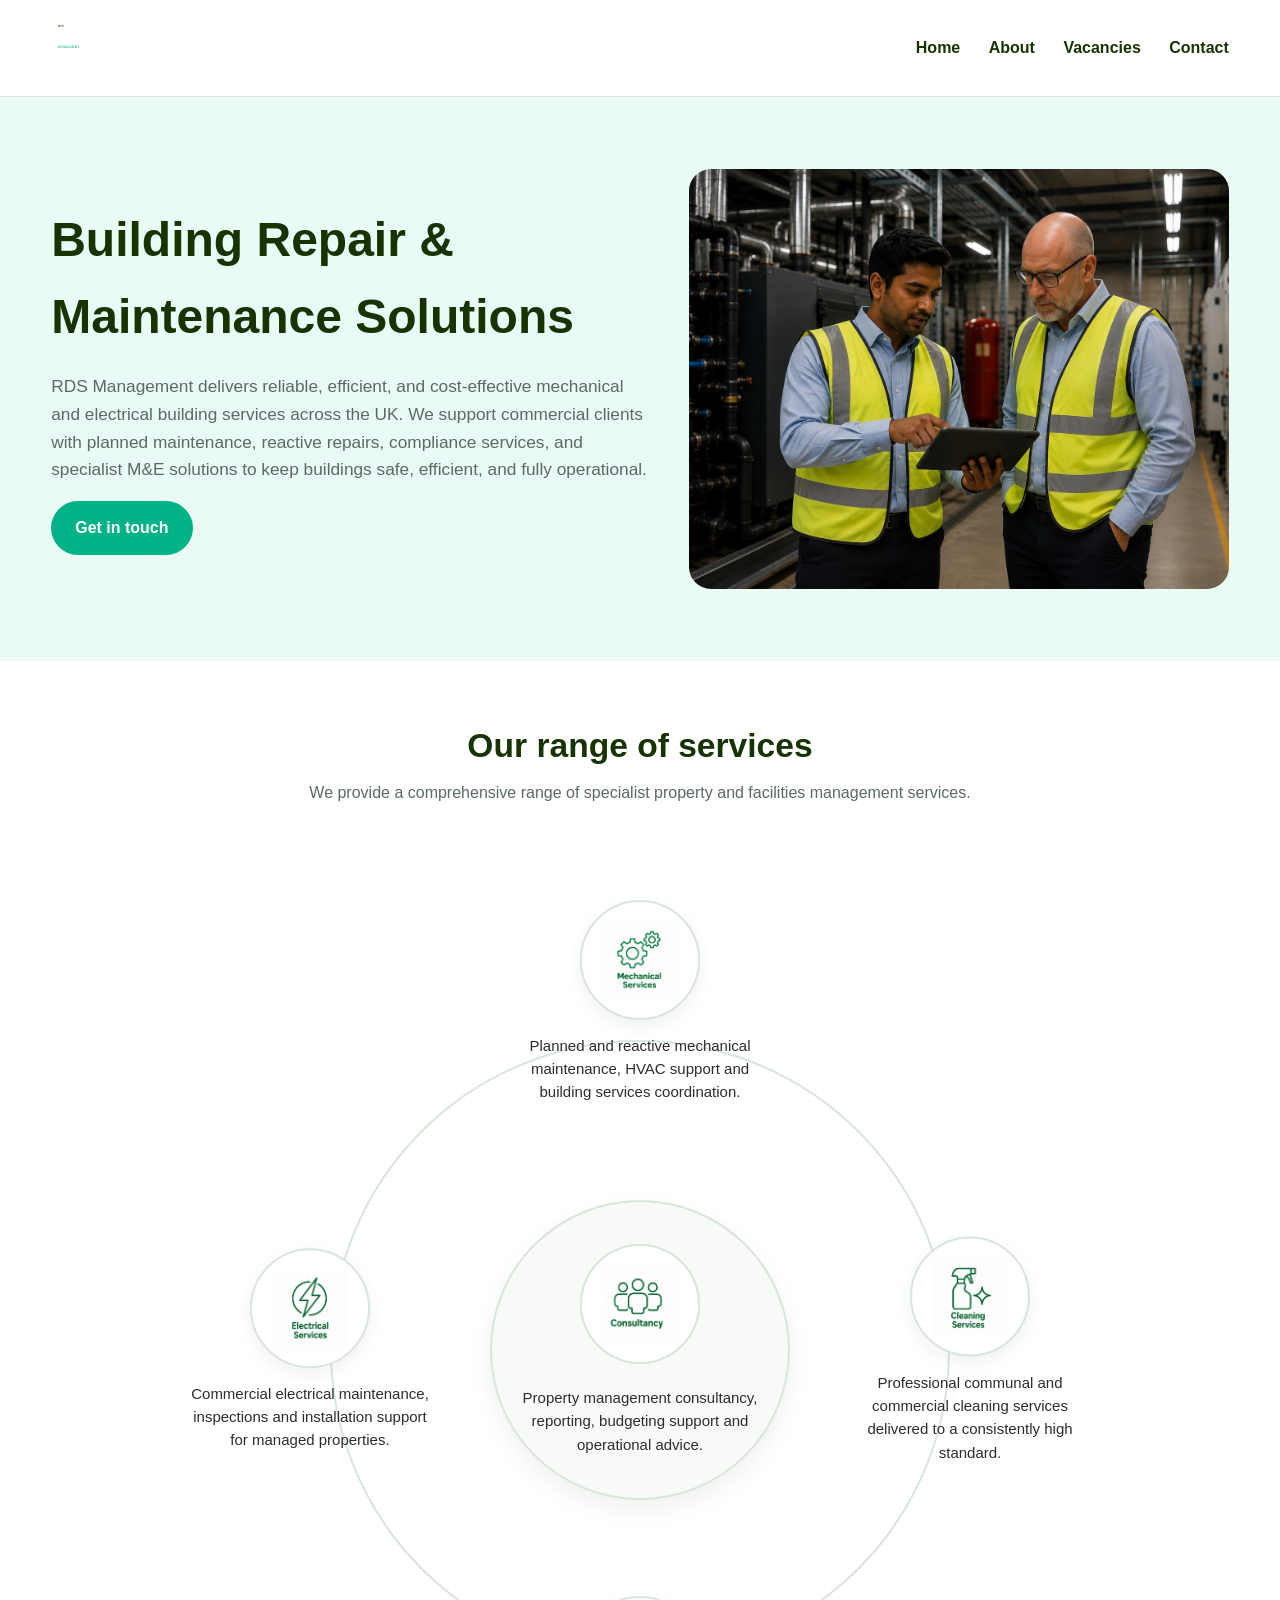
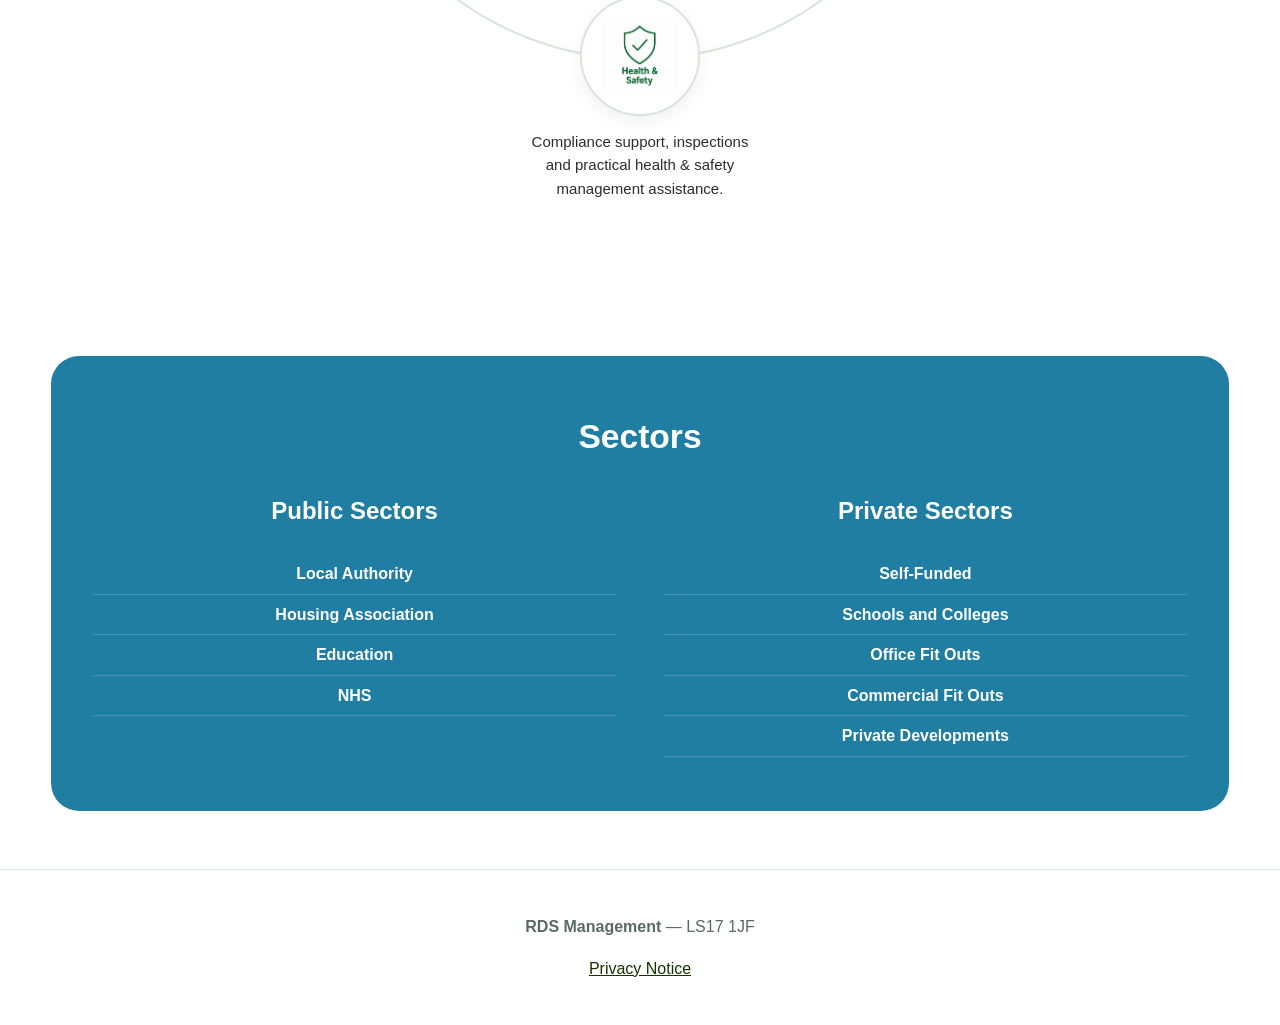
==== index.html @ 34078d08 "Add files via upload" ====
<!DOCTYPE html>
<html lang="en"><head>
<meta charset="utf-8"/><meta content="width=device-width,initial-scale=1" name="viewport"/>
<title>RDS Management</title><link href="css/style.css" rel="stylesheet"/></head><body>
<header><div class="container nav">
<a href="index.html"><img alt="RDS Management" src="images/logo.png"/></a>
<nav>
<a href="index.html">Home</a>
<a href="about.html">About</a>
<a href="vacancies.html">Vacancies</a>
<a href="contact.html">Contact</a>
</nav></div></header>
<section class="hero"><div class="container hero-grid">
<div><h1>Building Repair &amp; Maintenance Solutions</h1>
<p>RDS Management delivers reliable, efficient, and cost-effective mechanical and electrical building services across the UK. We support commercial clients with planned maintenance, reactive repairs, compliance services, and specialist M&amp;E solutions to keep buildings safe, efficient, and fully operational.</p>
<a class="btn" href="contact.html">Get in touch</a></div>
<div><img alt="Property management" src="images/hero-home.jpg"/></div>
</div></section>
<section><div class="container">
<div class="section-title"><h2>Our range of services</h2><p>We provide a comprehensive range of specialist property and facilities management services.</p></div>

<div class="services-showcase">
<style>
.services-circle-section{
  max-width:1100px;
  margin:40px auto 20px;
  padding:20px 10px;
  font-family:Arial, sans-serif;
}
.circle-layout{
  position:relative;
  width:900px;
  height:900px;
  margin:0 auto;
}
.outer-ring{
  position:absolute;
  width:620px;
  height:620px;
  left:50%;
  top:50%;
  transform:translate(-50%,-50%);
  border:2px solid #d9e6da;
  border-radius:50%;
}
.service{
  position:absolute;
  width:240px;
  text-align:center;
  color:#173f22;
}
.service .icon{
  width:120px;
  height:120px;
  margin:0 auto 14px;
  border:2px solid #d9e6da;
  border-radius:50%;
  background:#fff;
  display:flex;
  align-items:center;
  justify-content:center;
  box-shadow:0 6px 18px rgba(0,0,0,.06);
}
.service .icon img{
  width:76px;
  height:76px;
  object-fit:contain;
  display:block;
}
.service h3{
  margin:0 0 10px;
  color:#0f6b2d;
  font-size:18px;
  line-height:1.2;
}
.service p{
  margin:0;
  font-size:15px;
  line-height:1.55;
  color:#2d2d2d;
}

/* FIXED POSITIONS - THESE WILL NOT CHANGE */
.mechanical{
  left:50%;
  top:0;
  transform:translateX(-50%);
}
.electrical{
  left:0;
  top:50%;
  transform:translateY(-50%);
}
.cleaning{
  right:0;
  top:50%;
  transform:translateY(-50%);
}
.safety{
  left:50%;
  bottom:0;
  transform:translateX(-50%);
}

.center-consultancy{
  position:absolute;
  left:50%;
  top:50%;
  transform:translate(-50%,-50%);
  width:300px;
  height:300px;
  border-radius:50%;
  border:2px solid #d9e6da;
  background:#f7faf7;
  display:flex;
  flex-direction:column;
  align-items:center;
  justify-content:center;
  text-align:center;
  padding:26px;
  box-shadow:0 10px 24px rgba(0,0,0,.06);
}
.center-consultancy .icon{
  width:120px;
  height:120px;
  margin:0 auto 12px;
  border:2px solid #d9e6da;
  border-radius:50%;
  background:#fff;
  display:flex;
  align-items:center;
  justify-content:center;
}
.center-consultancy .icon img{
  width:76px;
  height:76px;
  object-fit:contain;
}
.center-consultancy h3{
  margin:0 0 10px;
  color:#0f6b2d;
  font-size:20px;
}
.center-consultancy p{
  margin:0;
  font-size:15px;
  line-height:1.55;
  color:#2d2d2d;
}

@media (max-width:980px){
  .circle-layout{
    width:100%;
    height:auto;
    display:grid;
    grid-template-columns:1fr;
    gap:28px;
  }
  .outer-ring{display:none}
  .service,
  .center-consultancy{
    position:static;
    transform:none;
    width:100%;
    max-width:340px;
    margin:0 auto;
  }
  .center-consultancy{
    height:auto;
    border-radius:28px;
  }
}
</style>
<div class="services-circle-section">
<div class="circle-layout">
<div class="outer-ring"></div>
<div class="service mechanical">
<div class="icon">
<img alt="Mechanical Services" src="images/mechanical.jpg"/>
</div>
<h3></h3>
<p>Planned and reactive mechanical maintenance, HVAC support and building services coordination.</p>
</div>
<div class="service electrical">
<div class="icon">
<img alt="Electrical Services" src="images/electrical.jpg"/>
</div>
<h3></h3>
<p>Commercial electrical maintenance, inspections and installation support for managed properties.</p>
</div>
<div class="service cleaning">
<div class="icon">
<img alt="Cleaning Services" src="images/cleaning.jpg"/>
</div>
<h3></h3>
<p>Professional communal and commercial cleaning services delivered to a consistently high standard.</p>
</div>
<div class="service safety">
<div class="icon">
<img alt="Health &amp; Safety" src="images/safety.jpg"/>
</div>
<h3></h3>
<p>Compliance support, inspections and practical health &amp; safety management assistance.</p>
</div>
<div class="center-consultancy">
<div class="icon">
<img alt="Consultancy" src="images/consultancy.jpg"/>
</div>
<h3></h3>
<p>Property management consultancy, reporting, budgeting support and operational advice.</p>
</div>
</div>
</div>
</div>
</div></section>
<section><div class="container">
<div class="sectors-banner">
<h2>Sectors</h2>
<div class="sectors-lists">
<div><h3>Public Sectors</h3><ul>
<li>Local Authority</li>
<li>Housing Association</li>
<li>Education</li>
<li>NHS</li>
</ul></div>
<div><h3>Private Sectors</h3><ul>
<li>Self-Funded</li>
<li>Schools and Colleges</li>
<li>Office Fit Outs</li>
<li>Commercial Fit Outs</li>
<li>Private Developments</li>
</ul></div>
</div></div></div></section>
<footer><div class="container">
<p><strong>RDS Management</strong> — LS17 1JF</p>
<p><a href="privacy.html">Privacy Notice</a></p>
</div></footer>
</body></html>
---- css/style.css ----
:root{
  --bg:#ffffff;
  --text:#163300;
  --muted:#5B6B61;
  --accent:#00B386;
  --soft:#EAFBF5;
  --border:#D9E2DC;
}
*{box-sizing:border-box}
body{margin:0;font-family:Arial,sans-serif;color:var(--text);background:#fff;line-height:1.6}
.container{width:min(1180px,92%);margin:auto}
header{border-bottom:1px solid var(--border);background:#fff;position:sticky;top:0;z-index:20}
.nav{display:flex;justify-content:space-between;align-items:center;padding:16px 0}
.nav img{height:56px}
nav a{margin-left:24px;color:var(--text);text-decoration:none;font-weight:600}
.hero{padding:72px 0;background:var(--soft)}
.hero-grid{display:grid;grid-template-columns:1.05fr .95fr;gap:42px;align-items:center}
.hero h1{font-size:3rem;margin:0 0 16px}
.hero p{font-size:1.08rem;color:var(--muted)}
.btn{display:inline-block;background:var(--accent);color:#fff;padding:14px 24px;border-radius:999px;text-decoration:none;font-weight:700}
.hero img,.page-hero img,.service-card img,.sector-bg{
  width:100%;
  display:block;
  object-fit:cover;
  border-radius:22px;
}
.hero img,.page-hero img{height:420px}
section{padding:58px 0}
.section-title{text-align:center;margin-bottom:34px}
.section-title h2{margin:0;font-size:2.1rem}
.section-title p{color:var(--muted);margin-top:8px}

.services-showcase{
  display:grid;
  grid-template-columns:1fr 1fr;
  gap:28px;
  align-items:start;
}
.services-list{
  display:grid;
  grid-template-columns:1fr 1fr;
  gap:18px;
}
.service-card{
  border:1px solid var(--border);
  border-radius:24px;
  overflow:hidden;
  background:#fff;
}
.service-card img{
  height:210px;
}
.service-card .body{
  padding:18px;
}
.service-card h3{
  margin:0 0 8px;
  font-size:1.08rem;
}
.service-card p{
  margin:0;
  color:var(--muted);
  font-size:.95rem;
}
.services-feature img{
  height:100%;
  min-height:560px;
}

.sectors-banner{
  position:relative;
  border-radius:28px;
  overflow:hidden;
  background:linear-gradient(rgba(0,108,148,.88),rgba(0,108,148,.88)), url('images/about-office.jpg') center/cover no-repeat;
  color:#fff;
  padding:54px 42px;
}
.sectors-banner h2{
  text-align:center;
  color:#fff;
  margin-top:0;
  margin-bottom:28px;
  font-size:2.1rem;
}
.sectors-lists{
  display:grid;
  grid-template-columns:1fr 1fr;
  gap:48px;
}
.sectors-lists h3{
  margin-top:0;
  color:#fff;
  font-size:1.5rem;
  text-align:center;
}
.sectors-lists ul{
  list-style:none;
  padding:0;
  margin:0;
}
.sectors-lists li{
  padding:7px 0;
  text-align:center;
  font-weight:600;
  border-bottom:1px solid rgba(255,255,255,.18);
}

.page-hero{padding:56px 0;background:var(--soft)}
.text-section{
  max-width:920px;
  margin:0 auto 34px;
}
.map-wrap{border-radius:24px;overflow:hidden;border:1px solid var(--border);margin-top:24px}
footer{border-top:1px solid var(--border);padding:28px 0;text-align:center;color:var(--muted)}
footer a{color:var(--text)}

@media(max-width:980px){
  .hero-grid,.services-showcase,.sectors-lists{
    grid-template-columns:1fr;
  }
  .services-list{
    grid-template-columns:1fr;
  }
  .services-feature img{
    min-height:320px;
  }
  .hero h1{
    font-size:2.3rem;
  }
}


/* ===== FINAL INDEX LAYOUT FIX ===== */
.services-showcase{
  display:flex !important;
  align-items:flex-start !important;
  gap:32px !important;
}

.services-list{
  flex:1 1 58% !important;
  display:grid !important;
  grid-template-columns:1fr 1fr !important;
  gap:20px !important;
}

.services-feature{
  flex:1 1 42% !important;
}

.services-feature img{
  width:100% !important;
  height:100% !important;
  min-height:640px !important;
  object-fit:cover !important;
  border-radius:24px !important;
}

.service-card{
  display:block !important;
  background:#fff !important;
  border:1px solid var(--border) !important;
  border-radius:22px !important;
  overflow:hidden !important;
}

.service-card img{
  width:100% !important;
  height:190px !important;
  object-fit:contain !important;
  display:block !important;
  background:#fff !important;
  padding:12px !important;
}

.service-card .body{
  display:block !important;
  padding:18px !important;
}

.service-card h3{
  display:block !important;
  margin:0 0 8px !important;
  color:var(--text) !important;
  font-size:1.05rem !important;
}

.service-card p{
  display:block !important;
  margin:0 !important;
  color:var(--muted) !important;
  font-size:.95rem !important;
  line-height:1.5 !important;
}

@media(max-width:980px){
  .services-showcase{
    flex-direction:column !important;
  }
  .services-list{
    grid-template-columns:1fr !important;
    width:100% !important;
  }
  .services-feature{
    width:100% !important;
  }
  .services-feature img{
    min-height:320px !important;
  }
}
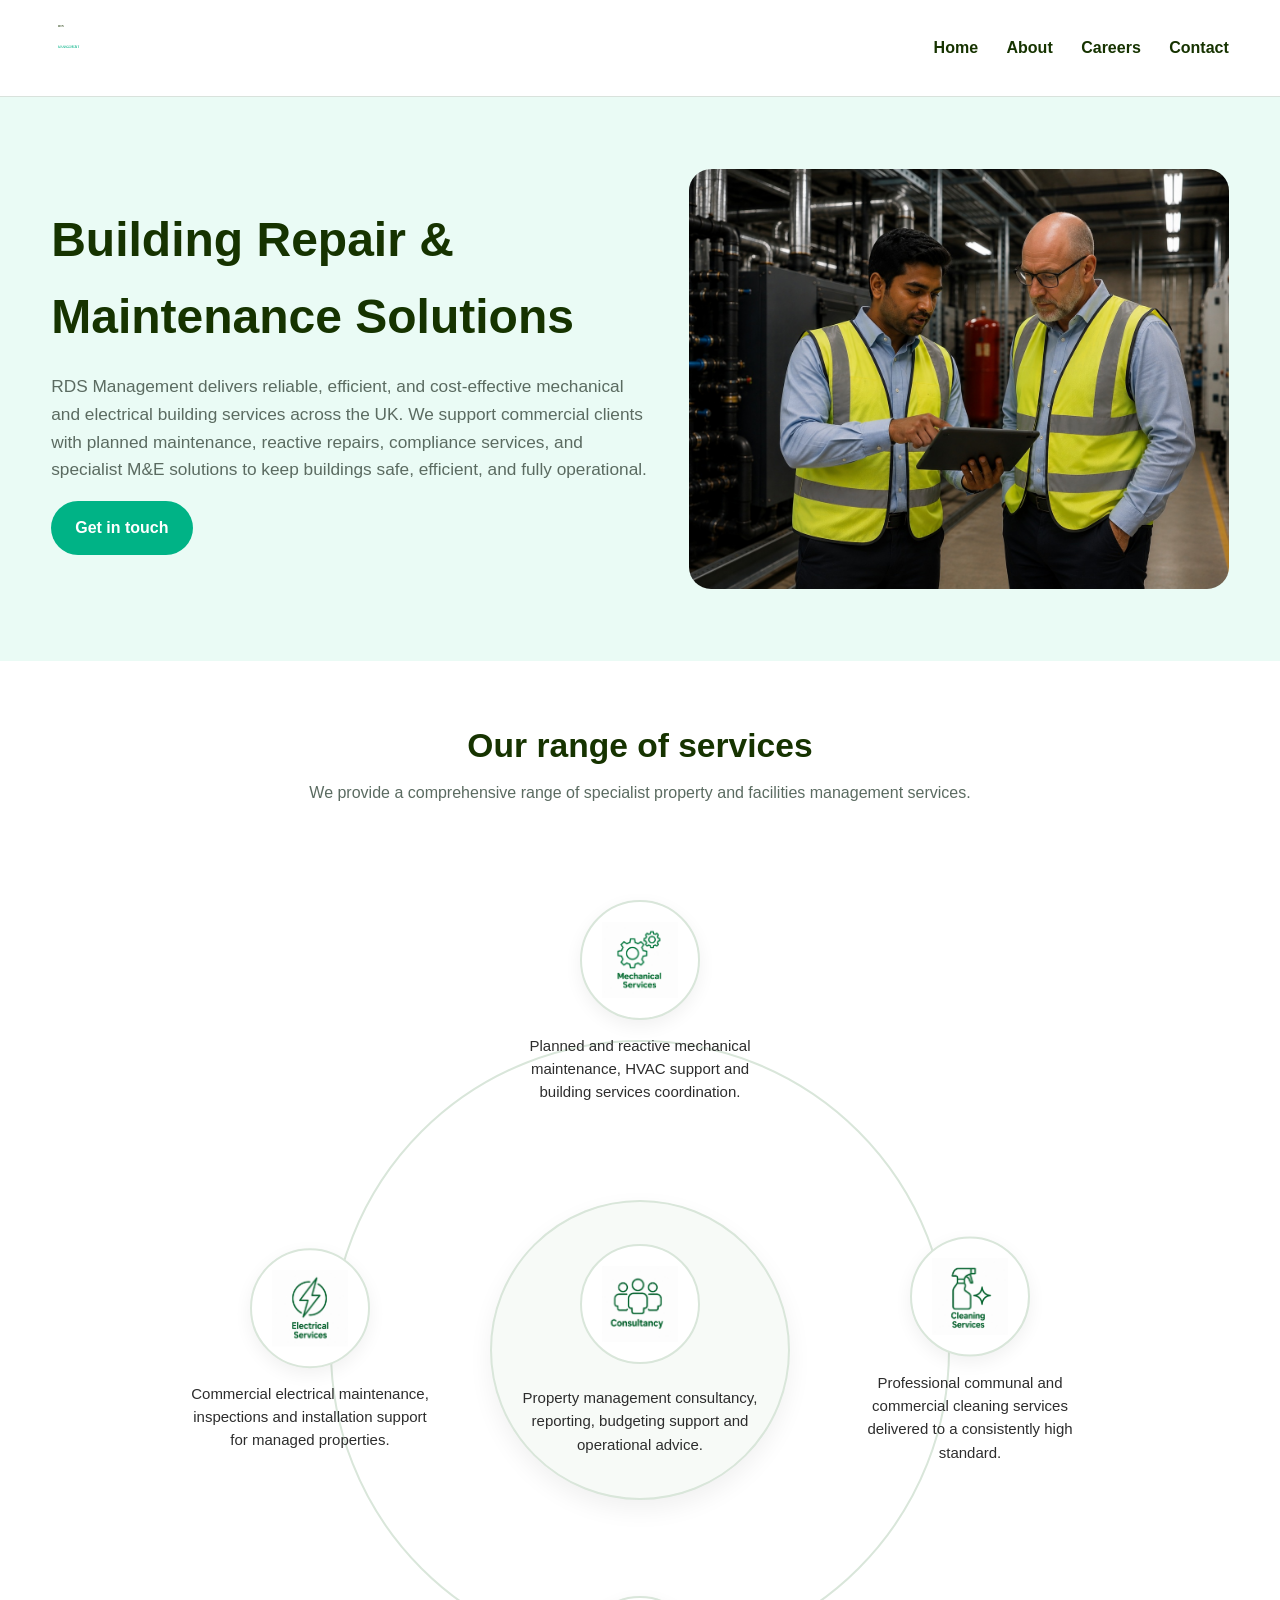
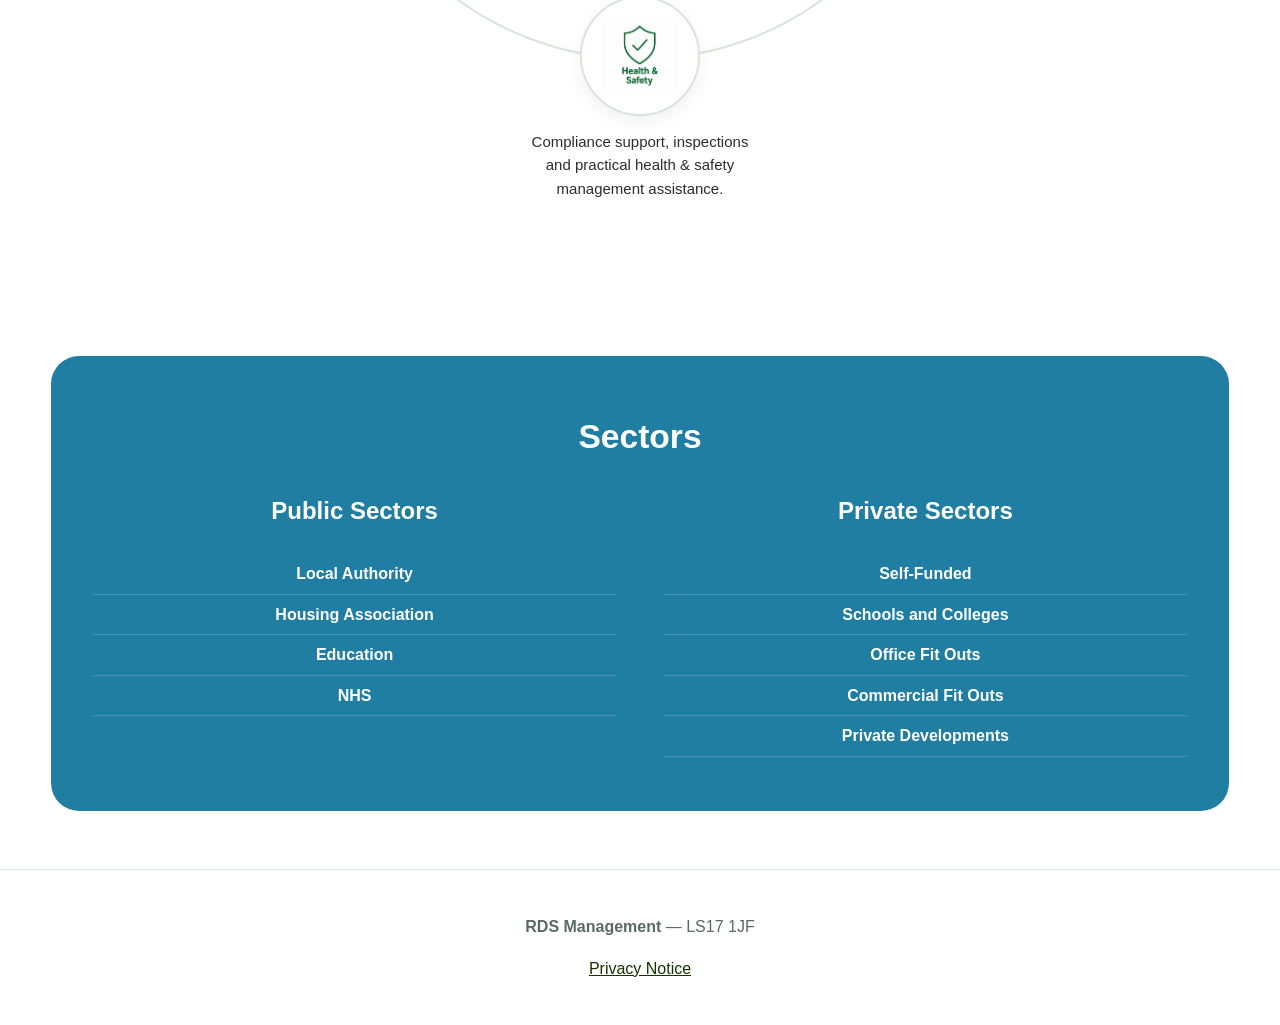
==== commit 9e9ec04f: "Update index.html" ====
--- a/index.html
+++ b/index.html
@@ -7,7 +7,7 @@
 <nav>
 <a href="index.html">Home</a>
 <a href="about.html">About</a>
-<a href="vacancies.html">Vacancies</a>
+<a href="vacancies.html">Careers</a>
 <a href="contact.html">Contact</a>
 </nav></div></header>
 <section class="hero"><div class="container hero-grid">
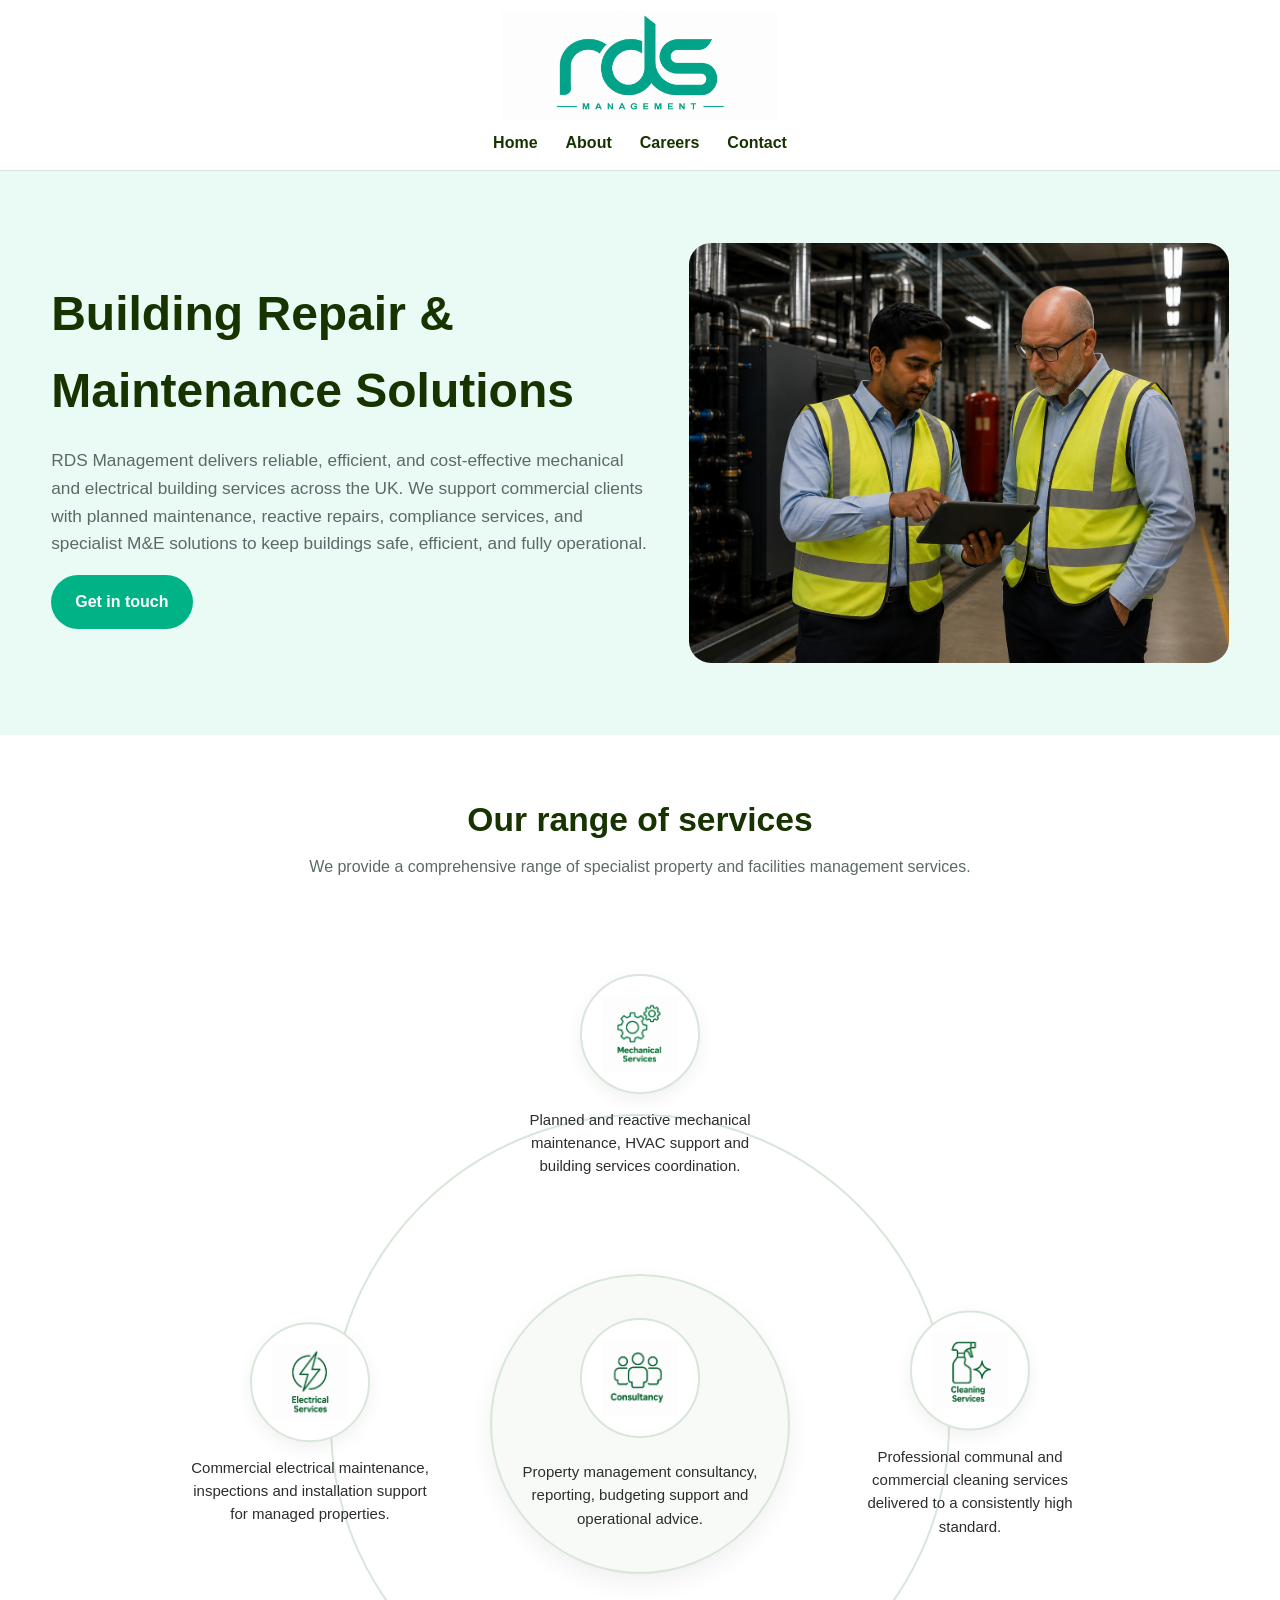
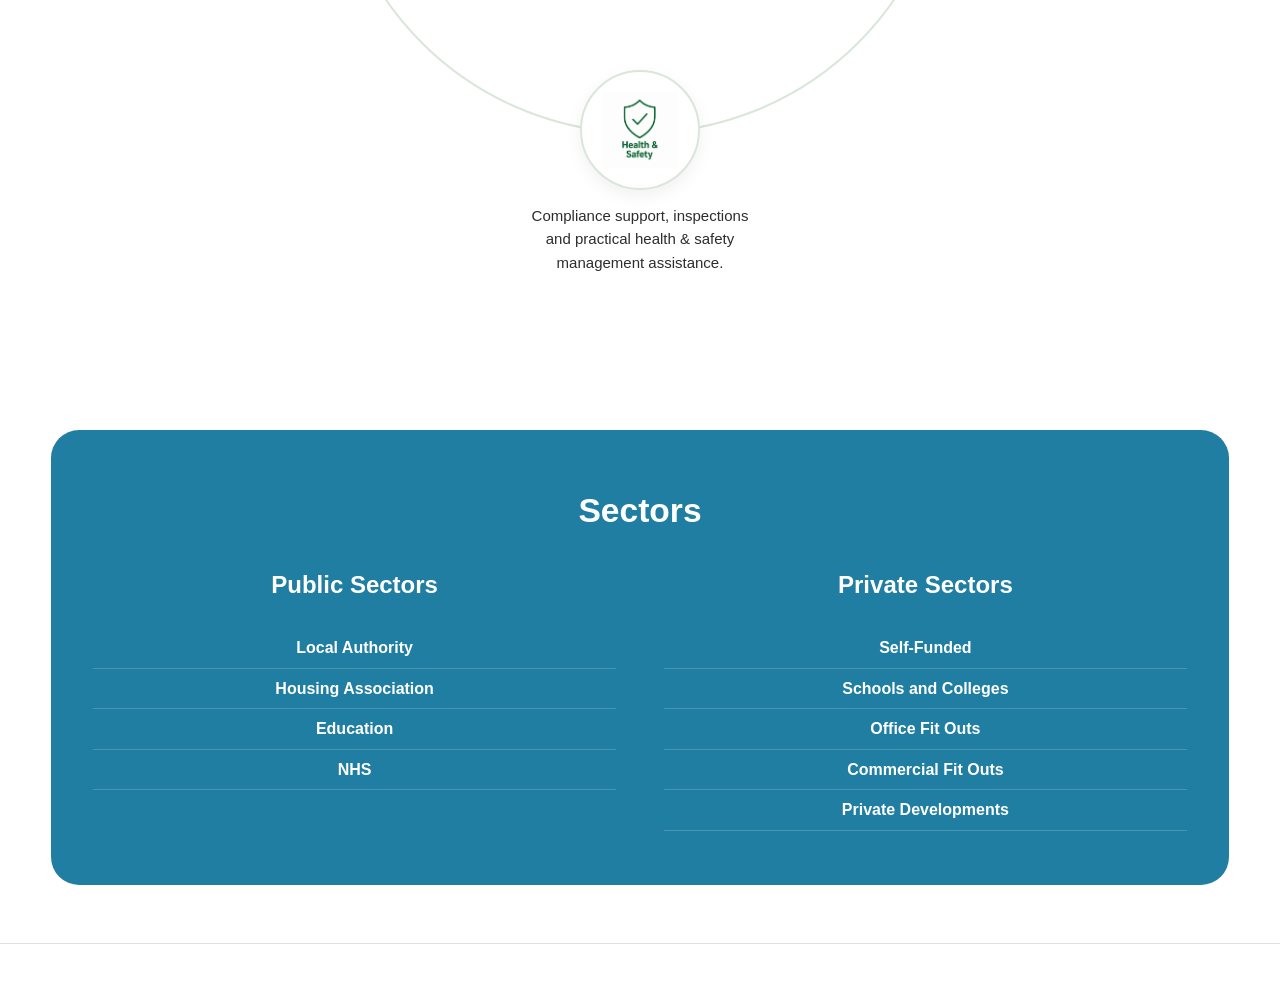
==== commit 865db2d8: "Update index.html" ====
--- a/index.html
+++ b/index.html
@@ -7,7 +7,7 @@
 <nav>
 <a href="index.html">Home</a>
 <a href="about.html">About</a>
-<a href="vacancies.html">Careers</a>
+<a href="careers.html">Careers</a>
 <a href="contact.html">Contact</a>
 </nav></div></header>
 <section class="hero"><div class="container hero-grid">
@@ -232,7 +232,7 @@
 </ul></div>
 </div></div></div></section>
 <footer><div class="container">
-<p><strong>RDS Management</strong> — LS17 1JF</p>
-<p><a href="privacy.html">Privacy Notice</a></p>
+<!--<p><strong>RDS Management</strong> — LS17 1JF</p>
+<p><a href="privacy.html">Privacy Notice</a></p>-->
 </div></footer>
 </body></html>
--- a/css/style.css
+++ b/css/style.css
@@ -11,9 +11,46 @@
 body{margin:0;font-family:Arial,sans-serif;color:var(--text);background:#fff;line-height:1.6}
 .container{width:min(1180px,92%);margin:auto}
 header{border-bottom:1px solid var(--border);background:#fff;position:sticky;top:0;z-index:20}
-.nav{display:flex;justify-content:space-between;align-items:center;padding:16px 0}
-.nav img{height:56px}
-nav a{margin-left:24px;color:var(--text);text-decoration:none;font-weight:600}
+
+
+header{
+  border-bottom:1px solid var(--border);
+  background:#fff;
+  position:sticky;
+  top:0;
+  z-index:20;
+}
+
+.nav{
+  display:flex;
+  flex-direction:column;
+  align-items:center;
+  justify-content:center;
+  gap:10px;
+  padding:10px 0 14px;
+}
+
+.nav img{
+  height:110px;
+  width:auto;
+  display:block;
+}
+
+nav{
+  display:flex;
+  justify-content:center;
+  align-items:center;
+  gap:28px;
+  flex-wrap:wrap;
+}
+
+nav a{
+  margin:0;
+  color:var(--text);
+  text-decoration:none;
+  font-weight:600;
+  font-size:1rem;
+}
 .hero{padding:72px 0;background:var(--soft)}
 .hero-grid{display:grid;grid-template-columns:1.05fr .95fr;gap:42px;align-items:center}
 .hero h1{font-size:3rem;margin:0 0 16px}
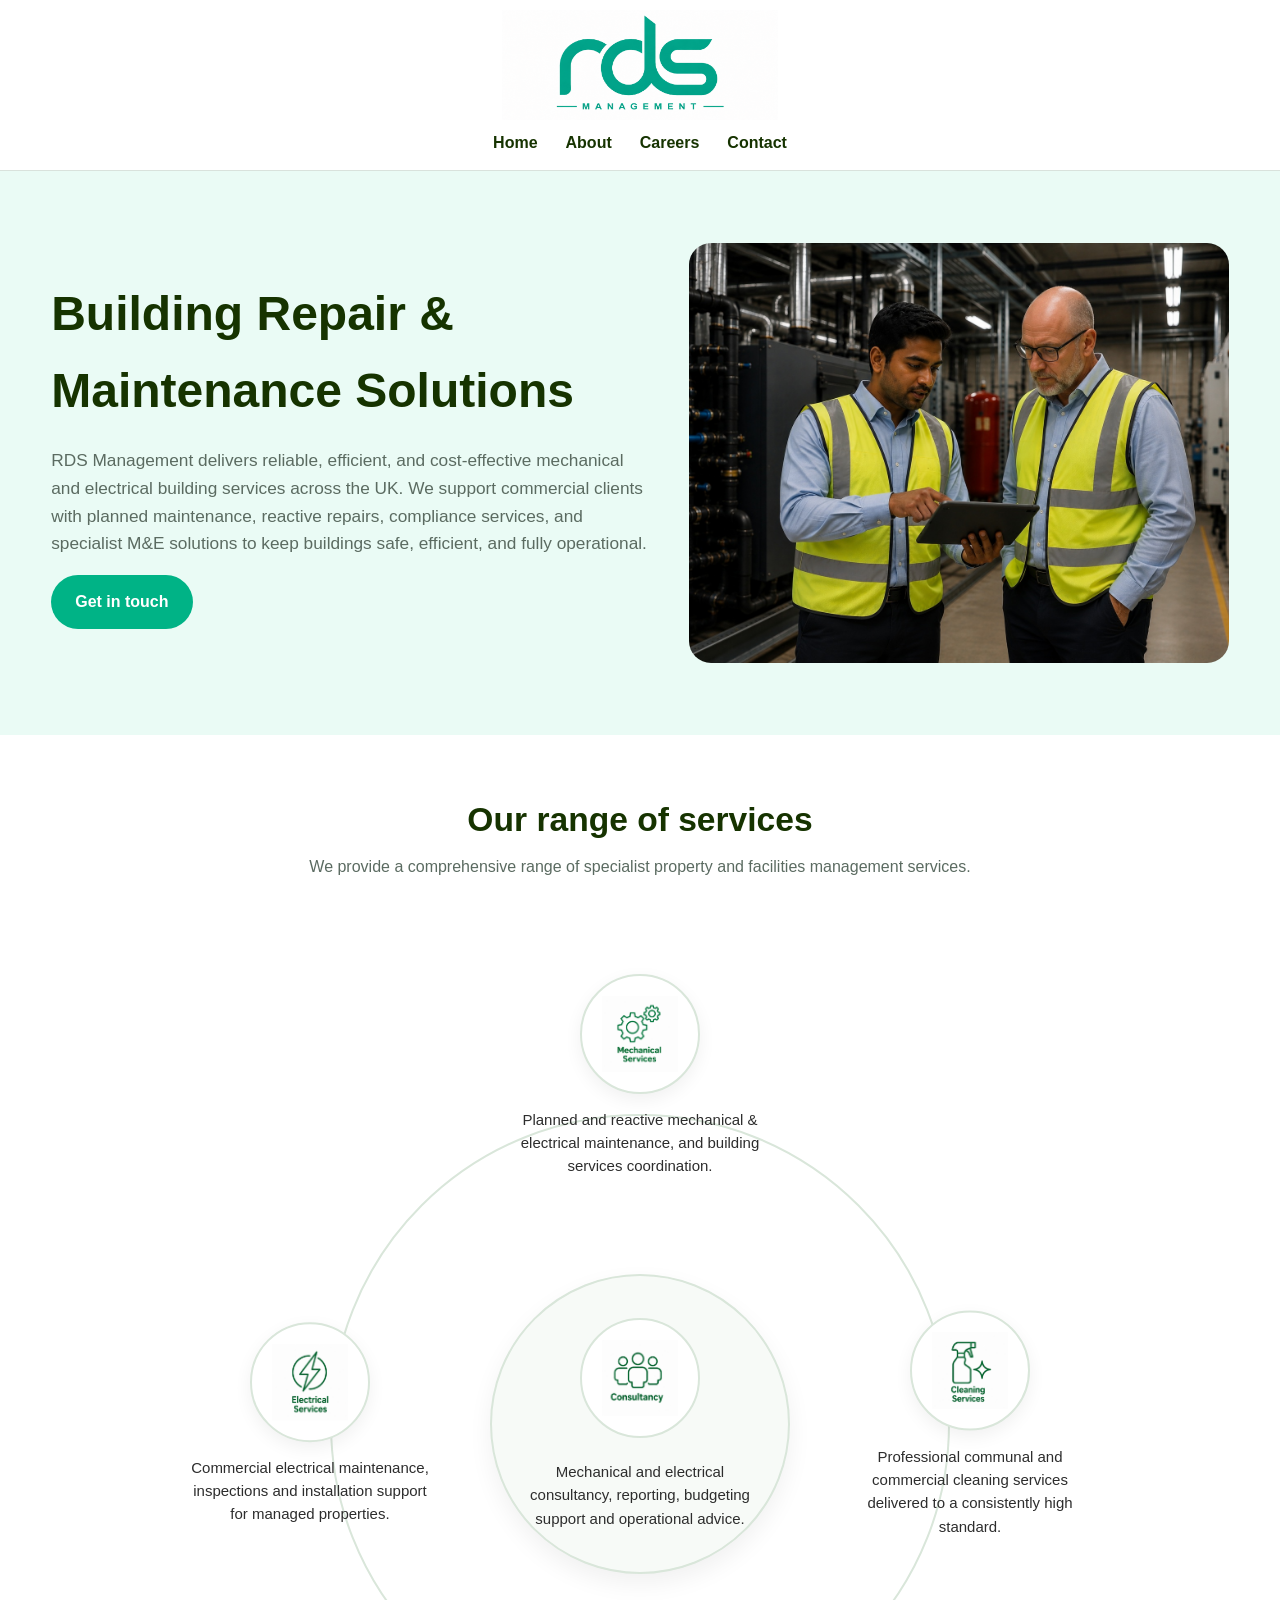
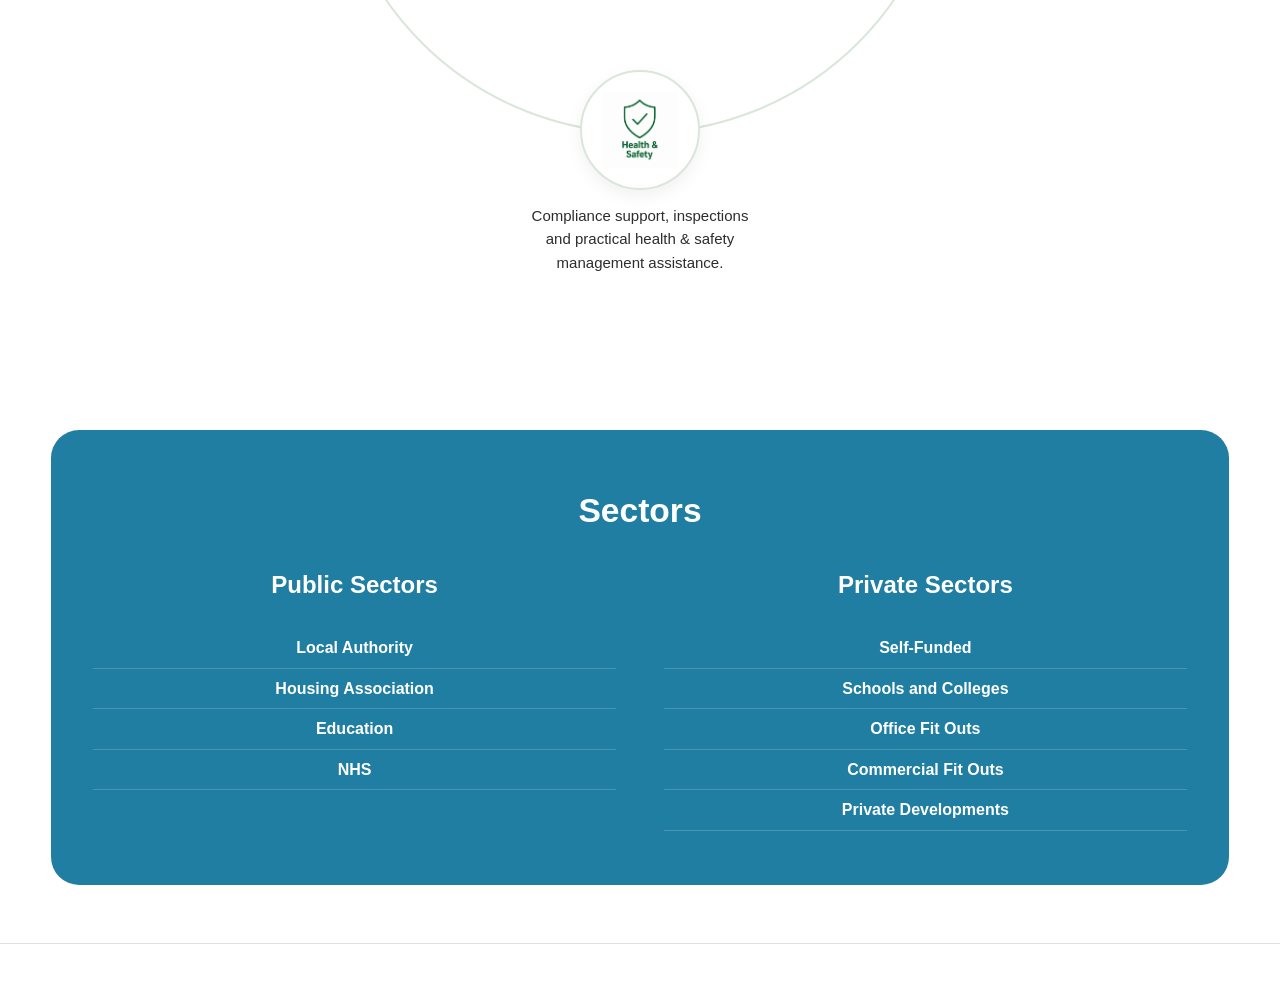
==== commit c13afd9b: "Update index.html" ====
--- a/index.html
+++ b/index.html
@@ -179,7 +179,7 @@
 <img alt="Mechanical Services" src="images/mechanical.jpg"/>
 </div>
 <h3></h3>
-<p>Planned and reactive mechanical maintenance, HVAC support and building services coordination.</p>
+<p>Planned and reactive mechanical & electrical maintenance, and building services coordination.</p>
 </div>
 <div class="service electrical">
 <div class="icon">
@@ -207,7 +207,7 @@
 <img alt="Consultancy" src="images/consultancy.jpg"/>
 </div>
 <h3></h3>
-<p>Property management consultancy, reporting, budgeting support and operational advice.</p>
+<p>Mechanical and electrical consultancy, reporting, budgeting support and operational advice.</p>
 </div>
 </div>
 </div>
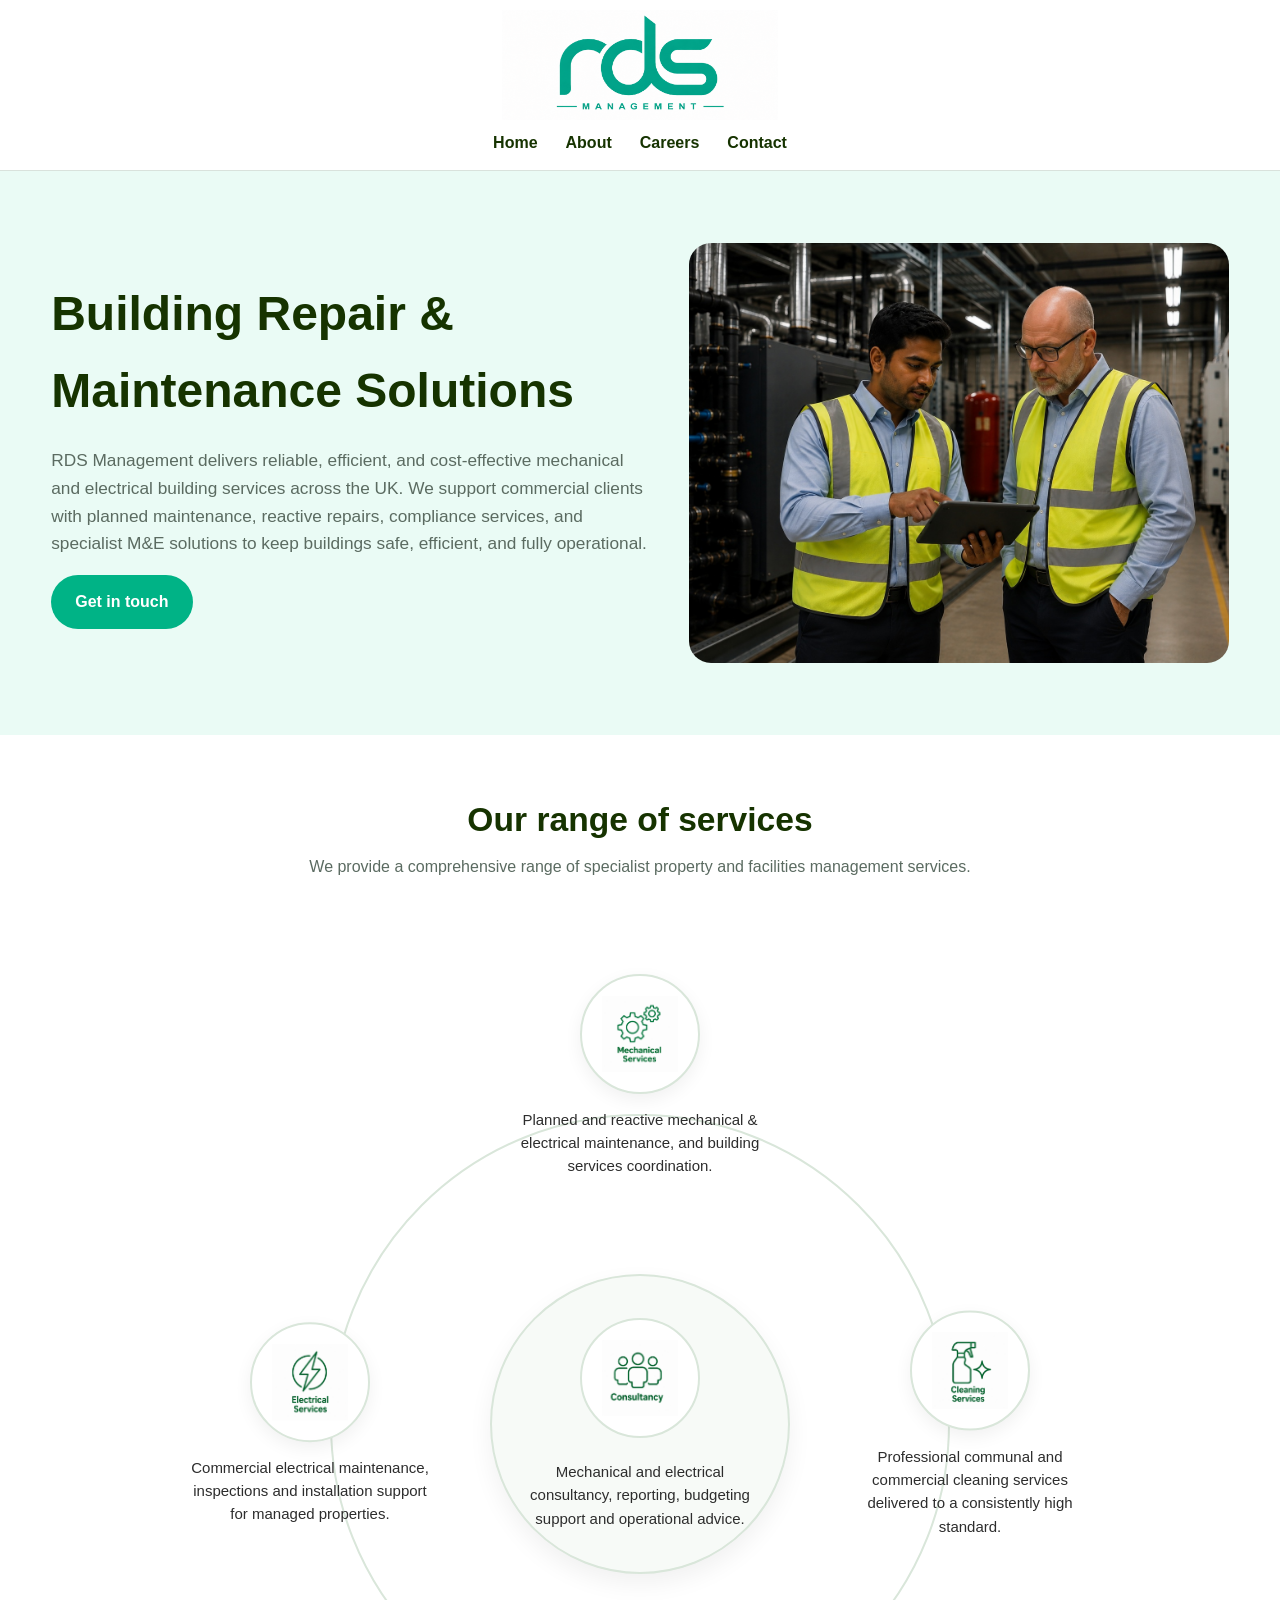
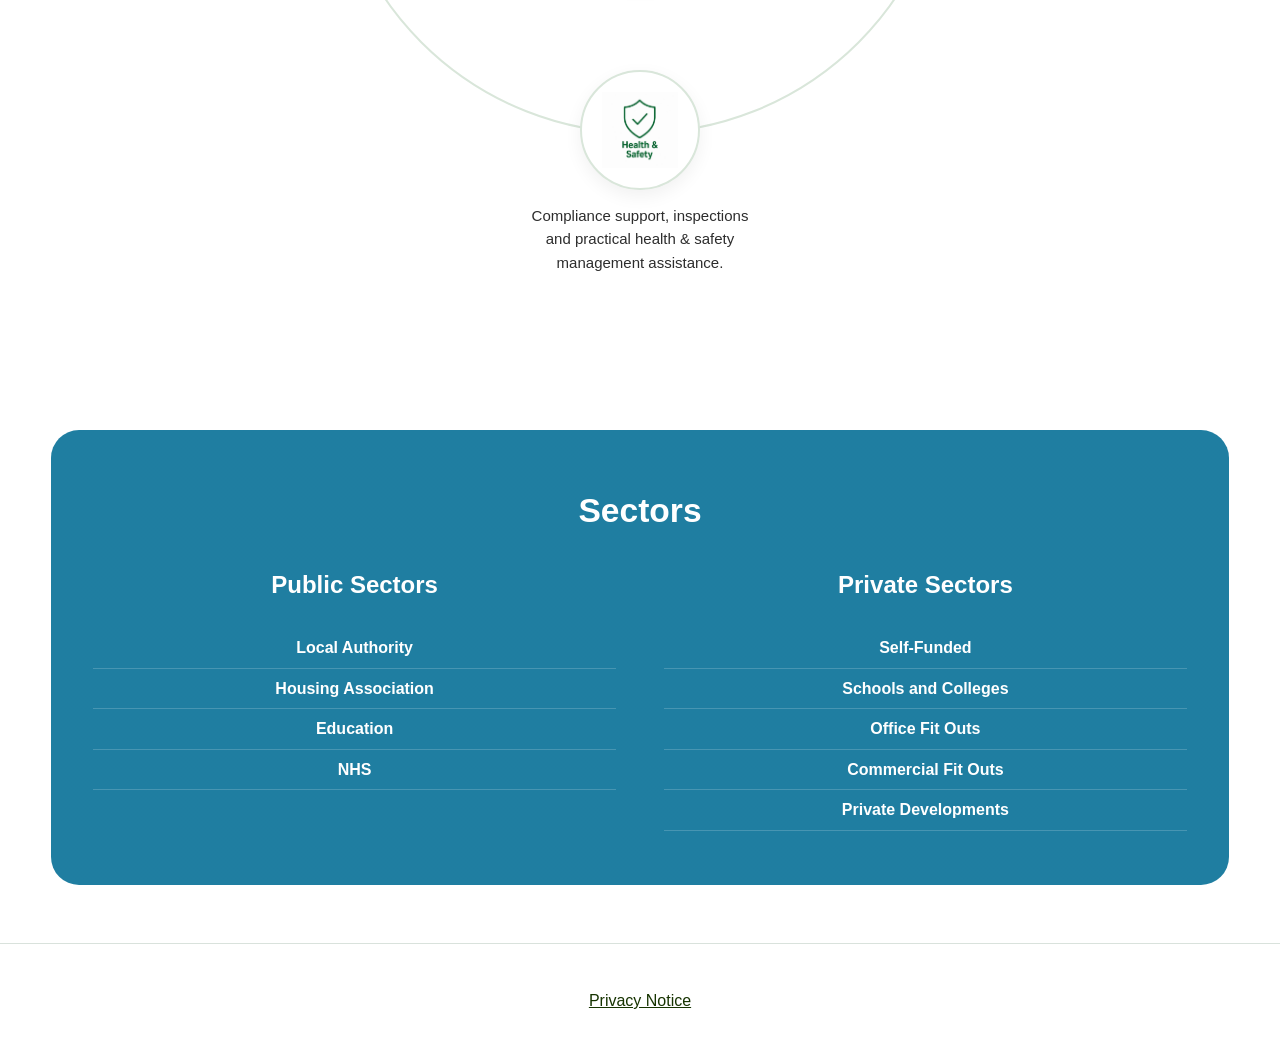
==== commit 7c62bf22: "Update index.html" ====
--- a/index.html
+++ b/index.html
@@ -232,7 +232,7 @@
 </ul></div>
 </div></div></div></section>
 <footer><div class="container">
-<!--<p><strong>RDS Management</strong> — LS17 1JF</p>
-<p><a href="privacy.html">Privacy Notice</a></p>-->
+<!--<p><strong>RDS Management</strong> — LS17 1JF</p>-->
+<p><a href="privacy.html">Privacy Notice</a></p>
 </div></footer>
 </body></html>
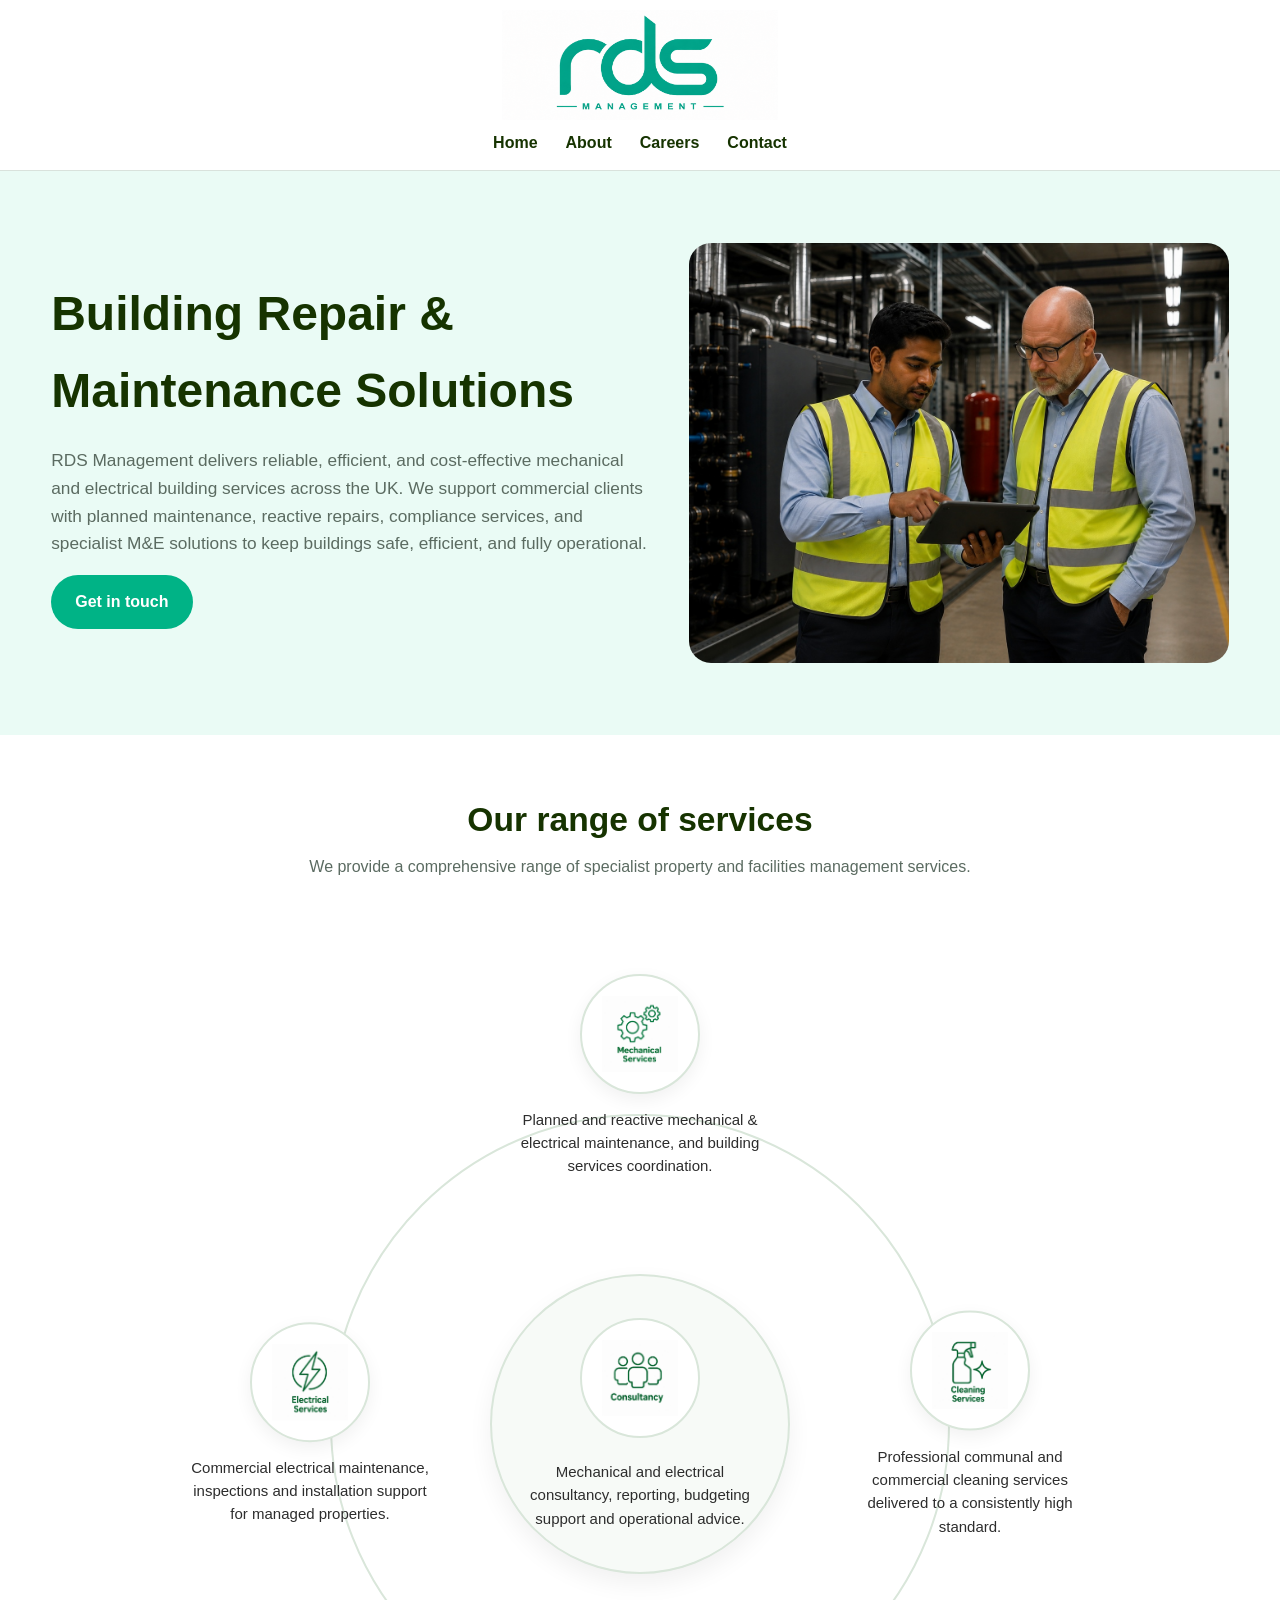
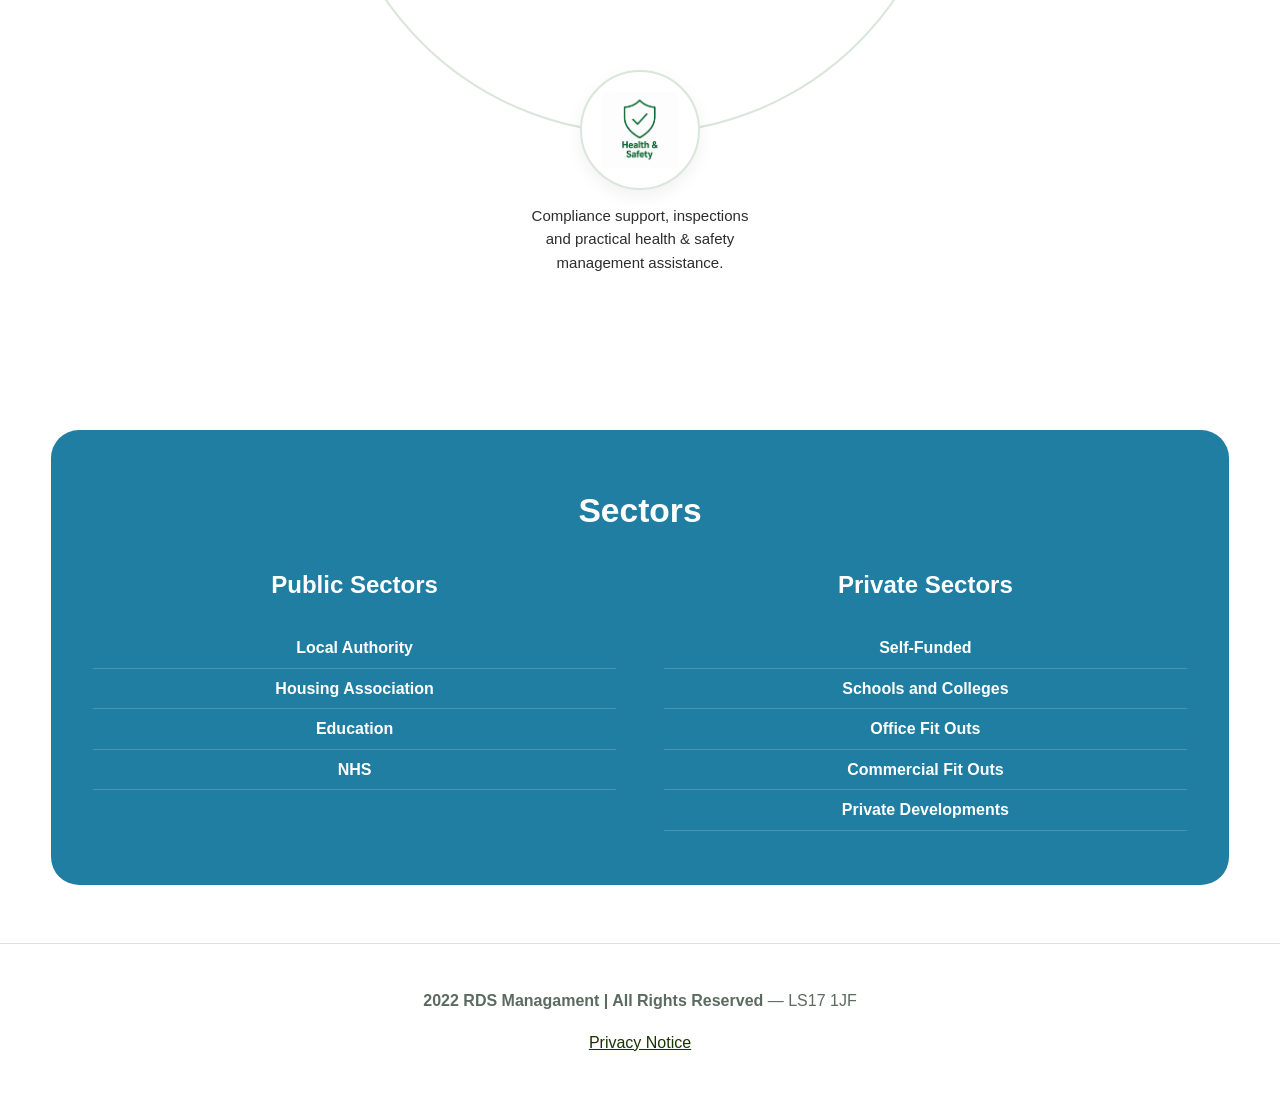
==== commit e1ccc591: "Update index.html" ====
--- a/index.html
+++ b/index.html
@@ -232,7 +232,7 @@
 </ul></div>
 </div></div></div></section>
 <footer><div class="container">
-<!--<p><strong>RDS Management</strong> — LS17 1JF</p>-->
+<p><strong>2022 RDS Managament | All Rights Reserved</strong> — LS17 1JF</p>
 <p><a href="privacy.html">Privacy Notice</a></p>
 </div></footer>
 </body></html>
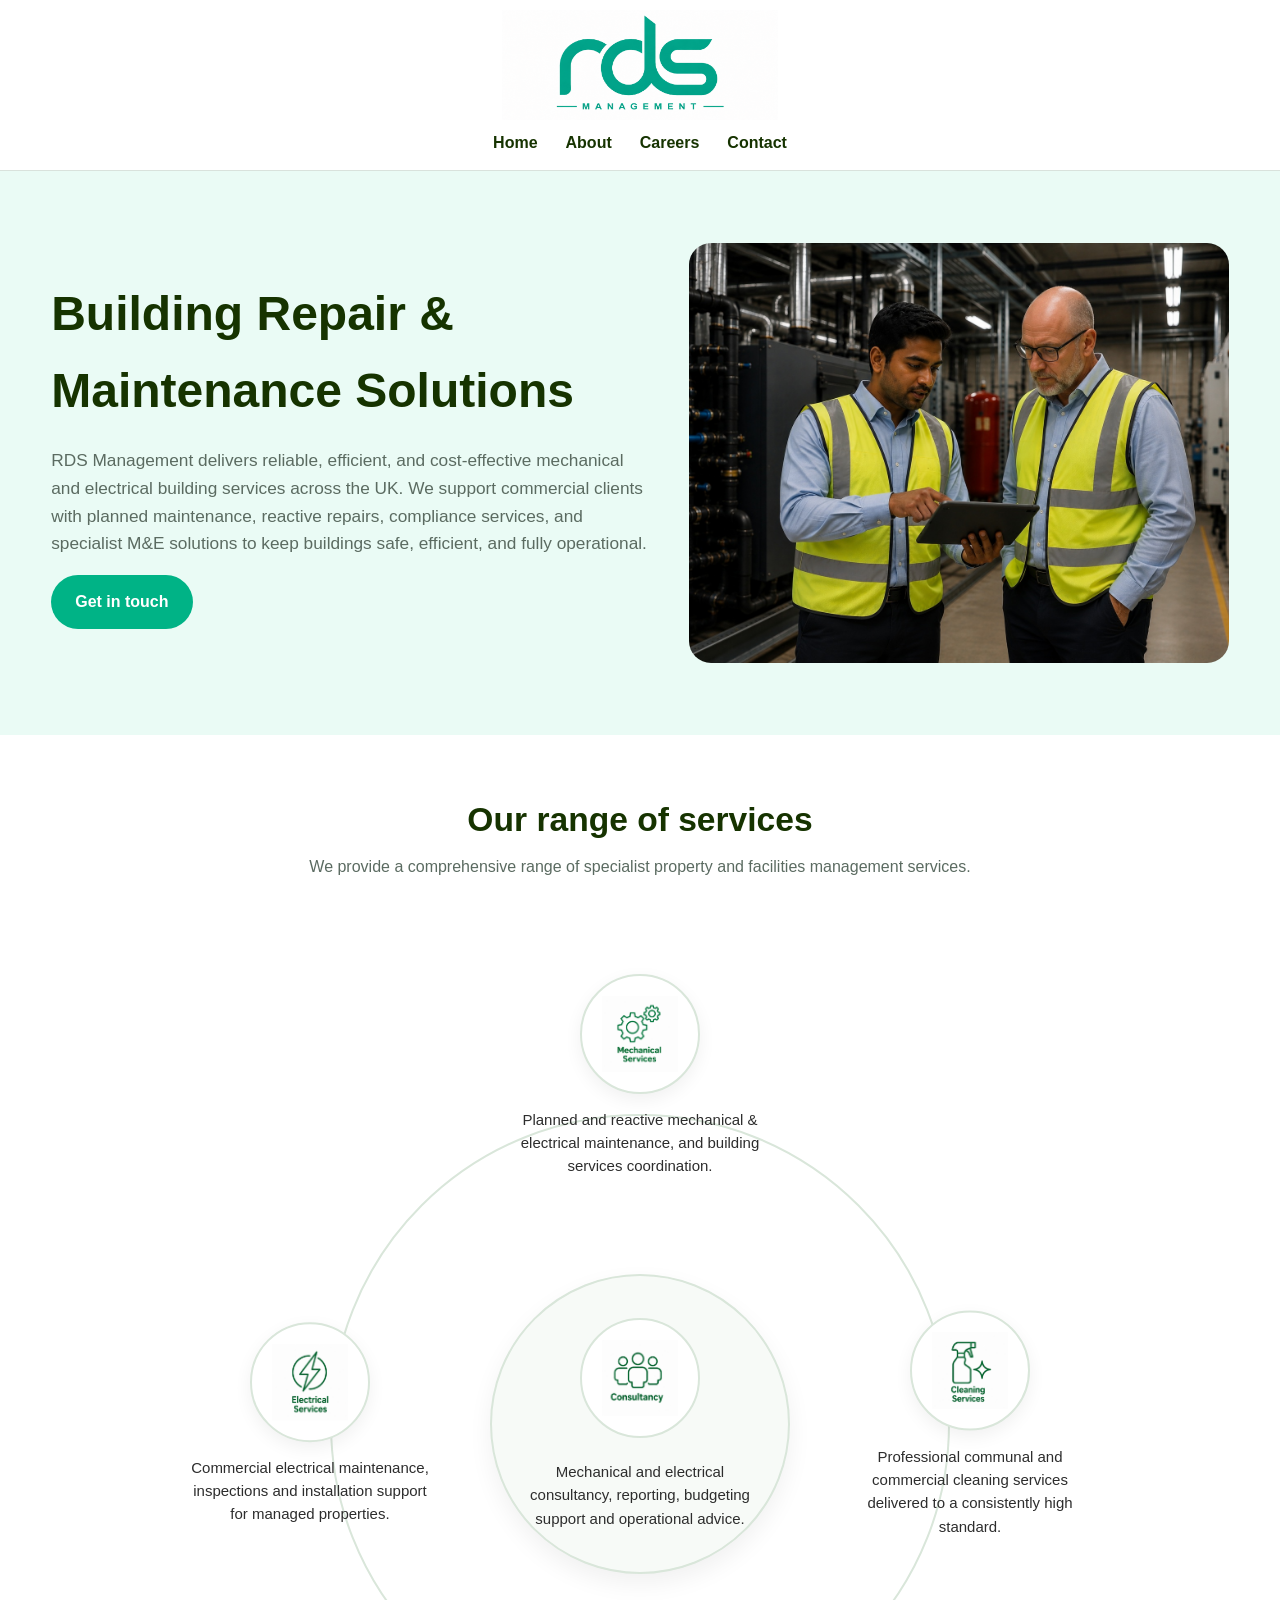
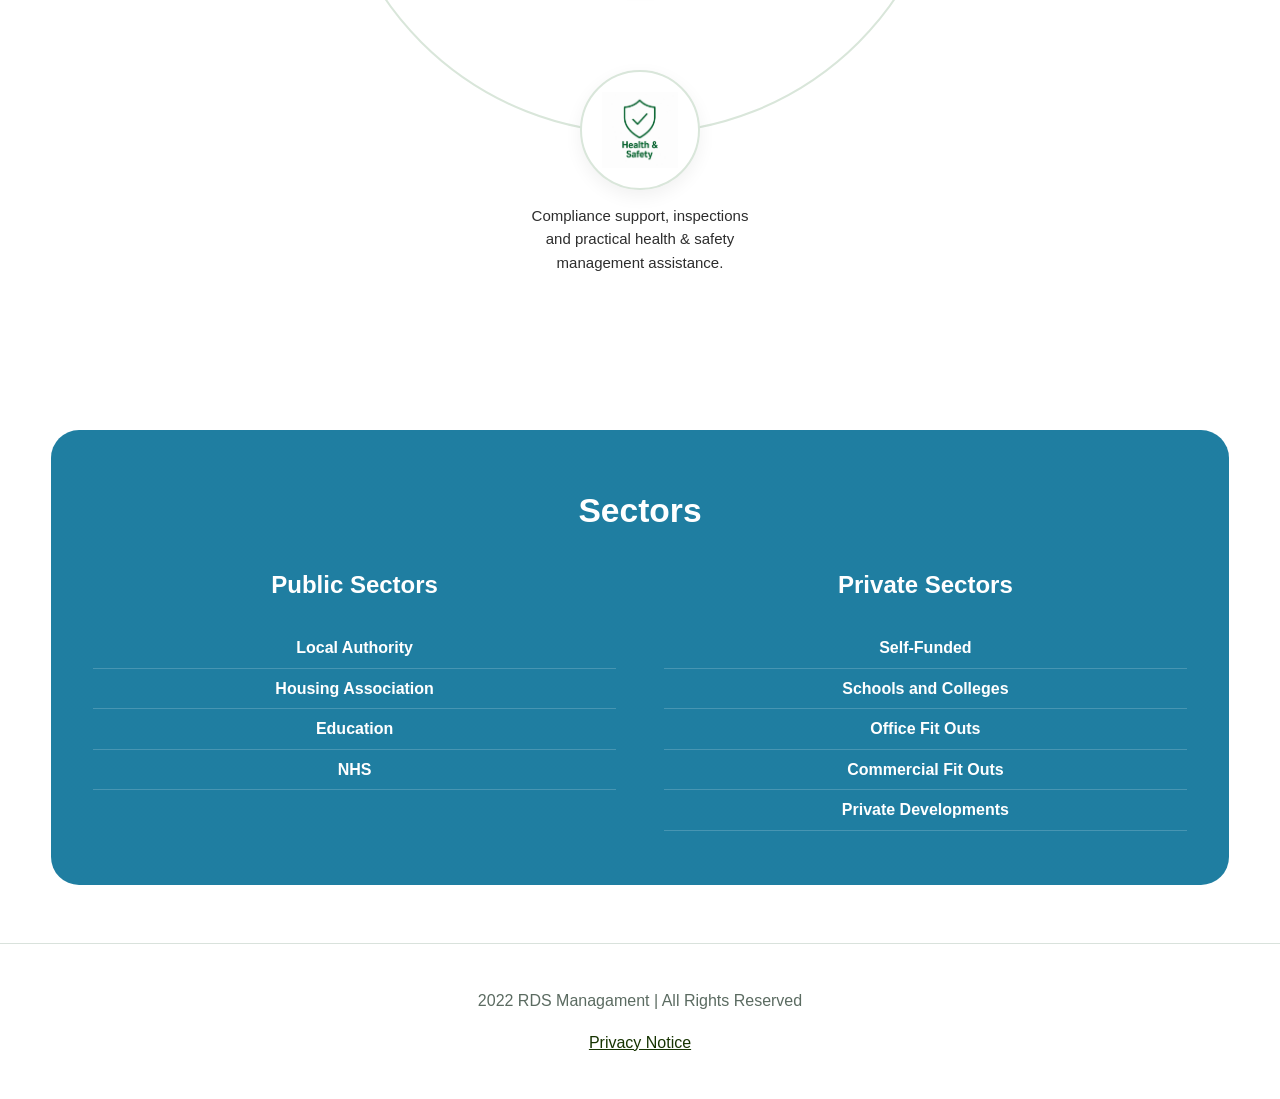
==== commit 00d17c0a: "Update index.html" ====
--- a/index.html
+++ b/index.html
@@ -232,7 +232,7 @@
 </ul></div>
 </div></div></div></section>
 <footer><div class="container">
-<p><strong>2022 RDS Managament | All Rights Reserved</strong> — LS17 1JF</p>
+<p>2022 RDS Managament | All Rights Reserved</p>
 <p><a href="privacy.html">Privacy Notice</a></p>
 </div></footer>
 </body></html>
